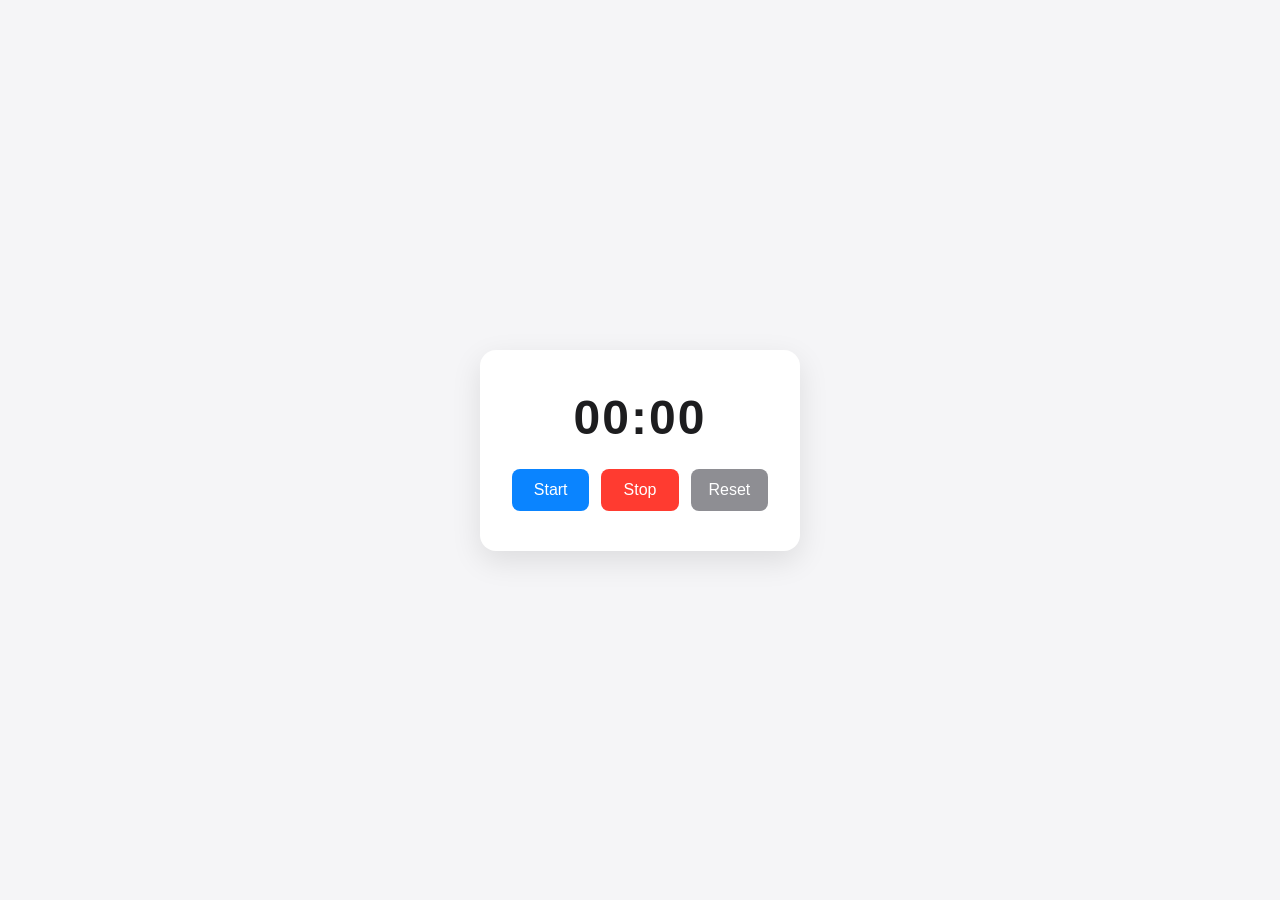
==== index.html @ af4d22c9 "Add simple timer app Vanilla HTML/CSS/JS stopwatch with start/stop/reset controls and a minimal UI. " ====
<!DOCTYPE html>
<html lang="ja">
<head>
<meta charset="UTF-8">
<meta name="viewport" content="width=device-width, initial-scale=1.0">
<title>Simple Timer</title>
<link rel="stylesheet" href="style.css">
</head>
<body>
  <main class="card">
    <div id="display">00:00</div>
    <div class="controls">
      <button id="startBtn">Start</button>
      <button id="stopBtn">Stop</button>
      <button id="resetBtn">Reset</button>
    </div>
  </main>
  <script src="script.js"></script>
</body>
</html>
---- style.css ----
:root {
  color-scheme: light dark;
  --bg: #f5f5f7;
  --card: #ffffff;
  --text: #1d1d1f;
  --accent: #0a84ff;
  --accent-stop: #ff3b30;
}

@media (prefers-color-scheme: dark) {
  :root {
    --bg: #1c1c1e;
    --card: #2c2c2e;
    --text: #f5f5f7;
  }
}

* {
  box-sizing: border-box;
}

body {
  margin: 0;
  min-height: 100vh;
  display: flex;
  align-items: center;
  justify-content: center;
  background: var(--bg);
  font-family: -apple-system, "Helvetica Neue", Arial, sans-serif;
}

.card {
  background: var(--card);
  border-radius: 16px;
  padding: 40px 32px;
  text-align: center;
  box-shadow: 0 10px 30px rgba(0, 0, 0, 0.1);
  width: 90%;
  max-width: 320px;
}

#display {
  font-size: 3rem;
  font-weight: 600;
  color: var(--text);
  letter-spacing: 2px;
  margin-bottom: 24px;
  font-variant-numeric: tabular-nums;
}

.controls {
  display: flex;
  gap: 12px;
  justify-content: center;
}

button {
  flex: 1;
  padding: 12px 0;
  font-size: 1rem;
  border: none;
  border-radius: 8px;
  cursor: pointer;
  color: #fff;
  background: var(--accent);
  transition: opacity 0.15s ease;
}

button:active {
  opacity: 0.7;
}

#stopBtn {
  background: var(--accent-stop);
}

#resetBtn {
  background: #8e8e93;
}
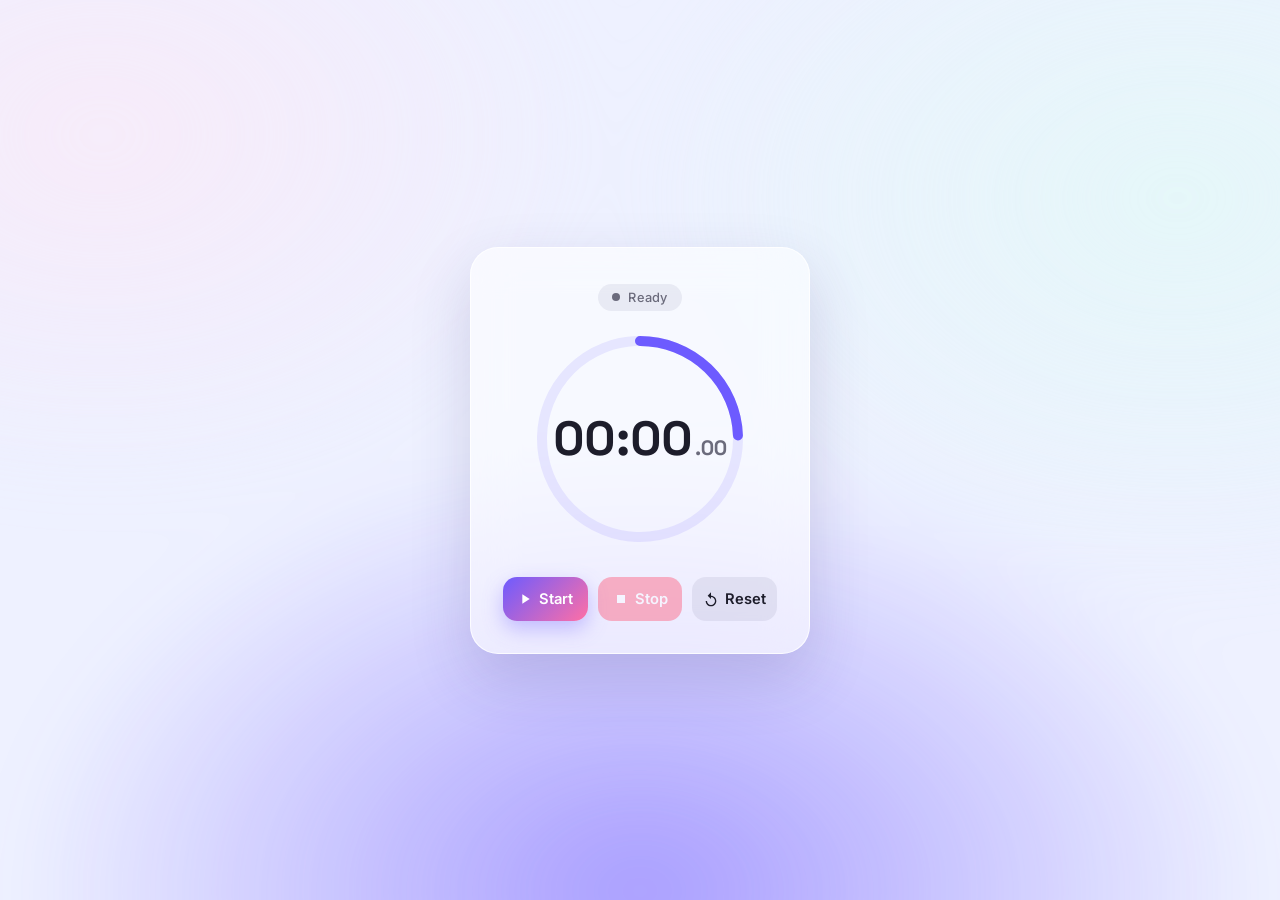
==== commit 0efecd88: "Richer visual design for timer Glassmorphic card, animated aurora background, spinning progress ring" ====
--- a/index.html
+++ b/index.html
@@ -4,17 +4,46 @@
 <meta charset="UTF-8">
 <meta name="viewport" content="width=device-width, initial-scale=1.0">
 <title>Simple Timer</title>
+<link rel="preconnect" href="https://fonts.googleapis.com">
+<link rel="preconnect" href="https://fonts.gstatic.com" crossorigin>
+<link href="https://fonts.googleapis.com/css2?family=Space+Grotesk:wght@500;700&family=Inter:wght@400;500;600&display=swap" rel="stylesheet">
 <link rel="stylesheet" href="style.css">
 </head>
 <body>
+  <div class="aurora" aria-hidden="true"></div>
+
   <main class="card">
-    <div id="display">00:00</div>
+    <div class="status">
+      <span class="status-dot"></span>
+      <span id="statusText">Ready</span>
+    </div>
+
+    <div class="ring-wrap">
+      <svg class="ring" viewBox="0 0 220 220">
+        <circle class="ring-track" cx="110" cy="110" r="98"></circle>
+        <circle class="ring-progress" cx="110" cy="110" r="98"></circle>
+      </svg>
+      <div id="display" class="display">
+        <span id="time">00:00</span><span id="centis">.00</span>
+      </div>
+    </div>
+
     <div class="controls">
-      <button id="startBtn">Start</button>
-      <button id="stopBtn">Stop</button>
-      <button id="resetBtn">Reset</button>
+      <button id="startBtn" class="btn btn-primary" aria-label="Start">
+        <svg viewBox="0 0 24 24"><path d="M8 5v14l11-7z"/></svg>
+        <span>Start</span>
+      </button>
+      <button id="stopBtn" class="btn btn-secondary" aria-label="Stop" disabled>
+        <svg viewBox="0 0 24 24"><path d="M6 6h12v12H6z"/></svg>
+        <span>Stop</span>
+      </button>
+      <button id="resetBtn" class="btn btn-ghost" aria-label="Reset">
+        <svg viewBox="0 0 24 24"><path d="M12 5V2L7 7l5 5V9c3.31 0 6 2.69 6 6s-2.69 6-6 6-6-2.69-6-6H4c0 4.42 3.58 8 8 8s8-3.58 8-8-3.58-8-8-8z"/></svg>
+        <span>Reset</span>
+      </button>
     </div>
   </main>
+
   <script src="script.js"></script>
 </body>
 </html>
--- a/style.css
+++ b/style.css
@@ -1,17 +1,30 @@
 :root {
   color-scheme: light dark;
-  --bg: #f5f5f7;
-  --card: #ffffff;
-  --text: #1d1d1f;
-  --accent: #0a84ff;
-  --accent-stop: #ff3b30;
+  --bg-1: #eef1ff;
+  --bg-2: #ffe8f3;
+  --bg-3: #e3fbf4;
+  --card: rgba(255, 255, 255, 0.6);
+  --card-border: rgba(255, 255, 255, 0.8);
+  --text: #1d1d2b;
+  --muted: #6b6b7c;
+  --accent: #6d5bff;
+  --accent-2: #ff6fa5;
+  --ring-track: rgba(109, 91, 255, 0.12);
+  --danger: #ff4d6d;
+  --shadow: rgba(60, 50, 120, 0.18);
 }
 
 @media (prefers-color-scheme: dark) {
   :root {
-    --bg: #1c1c1e;
-    --card: #2c2c2e;
-    --text: #f5f5f7;
+    --bg-1: #1a1430;
+    --bg-2: #241334;
+    --bg-3: #10202b;
+    --card: rgba(30, 26, 48, 0.55);
+    --card-border: rgba(255, 255, 255, 0.12);
+    --text: #f3f1ff;
+    --muted: #a7a3c0;
+    --ring-track: rgba(255, 255, 255, 0.08);
+    --shadow: rgba(0, 0, 0, 0.5);
   }
 }
 
@@ -25,55 +38,198 @@
   display: flex;
   align-items: center;
   justify-content: center;
-  background: var(--bg);
-  font-family: -apple-system, "Helvetica Neue", Arial, sans-serif;
+  overflow: hidden;
+  position: relative;
+  background: var(--bg-1);
+  font-family: "Inter", -apple-system, "Helvetica Neue", Arial, sans-serif;
+  color: var(--text);
+}
+
+.aurora {
+  position: fixed;
+  inset: -20%;
+  z-index: 0;
+  background:
+    radial-gradient(40% 40% at 20% 25%, var(--bg-2) 0%, transparent 70%),
+    radial-gradient(45% 45% at 80% 30%, var(--bg-3) 0%, transparent 70%),
+    radial-gradient(50% 50% at 50% 85%, var(--accent) 0%, transparent 70%);
+  filter: blur(40px) saturate(130%);
+  opacity: 0.55;
+  animation: drift 18s ease-in-out infinite alternate;
+}
+
+@keyframes drift {
+  0%   { transform: translate(0, 0) scale(1); }
+  100% { transform: translate(3%, -2%) scale(1.08); }
 }
 
 .card {
+  position: relative;
+  z-index: 1;
   background: var(--card);
-  border-radius: 16px;
-  padding: 40px 32px;
+  backdrop-filter: blur(22px) saturate(160%);
+  -webkit-backdrop-filter: blur(22px) saturate(160%);
+  border: 1px solid var(--card-border);
+  border-radius: 28px;
+  padding: 36px 32px 32px;
   text-align: center;
-  box-shadow: 0 10px 30px rgba(0, 0, 0, 0.1);
+  box-shadow: 0 24px 60px var(--shadow);
   width: 90%;
-  max-width: 320px;
-}
-
-#display {
+  max-width: 340px;
+}
+
+.status {
+  display: inline-flex;
+  align-items: center;
+  gap: 8px;
+  padding: 6px 14px;
+  border-radius: 999px;
+  background: rgba(127, 127, 160, 0.12);
+  font-size: 0.8rem;
+  font-weight: 500;
+  color: var(--muted);
+  margin-bottom: 18px;
+  letter-spacing: 0.02em;
+}
+
+.status-dot {
+  width: 8px;
+  height: 8px;
+  border-radius: 50%;
+  background: var(--muted);
+  transition: background 0.2s ease;
+}
+
+body.running .status-dot {
+  background: var(--accent);
+  box-shadow: 0 0 0 0 rgba(109, 91, 255, 0.5);
+  animation: pulse 1.4s ease-out infinite;
+}
+
+@keyframes pulse {
+  0%   { box-shadow: 0 0 0 0 rgba(109, 91, 255, 0.45); }
+  70%  { box-shadow: 0 0 0 8px rgba(109, 91, 255, 0); }
+  100% { box-shadow: 0 0 0 0 rgba(109, 91, 255, 0); }
+}
+
+.ring-wrap {
+  position: relative;
+  width: 220px;
+  height: 220px;
+  margin: 0 auto 28px;
+  display: flex;
+  align-items: center;
+  justify-content: center;
+}
+
+.ring {
+  position: absolute;
+  inset: 0;
+  transform: rotate(-90deg);
+}
+
+.ring-track,
+.ring-progress {
+  fill: none;
+  stroke-width: 10;
+}
+
+.ring-track {
+  stroke: var(--ring-track);
+}
+
+.ring-progress {
+  stroke: var(--accent);
+  stroke-linecap: round;
+  stroke-dasharray: 150 465.75;
+}
+
+body.running .ring {
+  animation: spin 2.4s linear infinite;
+}
+
+@keyframes spin {
+  from { transform: rotate(-90deg); }
+  to   { transform: rotate(270deg); }
+}
+
+.display {
+  font-family: "Space Grotesk", "Inter", sans-serif;
+  font-weight: 700;
+  color: var(--text);
+  font-variant-numeric: tabular-nums;
+  display: flex;
+  align-items: baseline;
+}
+
+#time {
   font-size: 3rem;
+  letter-spacing: 1px;
+}
+
+#centis {
+  font-size: 1.3rem;
+  color: var(--muted);
+  margin-left: 2px;
+}
+
+.controls {
+  display: flex;
+  gap: 10px;
+  justify-content: center;
+}
+
+.btn {
+  flex: 1;
+  display: inline-flex;
+  align-items: center;
+  justify-content: center;
+  gap: 6px;
+  padding: 13px 0;
+  font-size: 0.92rem;
   font-weight: 600;
-  color: var(--text);
-  letter-spacing: 2px;
-  margin-bottom: 24px;
-  font-variant-numeric: tabular-nums;
-}
-
-.controls {
-  display: flex;
-  gap: 12px;
-  justify-content: center;
-}
-
-button {
-  flex: 1;
-  padding: 12px 0;
-  font-size: 1rem;
+  font-family: inherit;
   border: none;
-  border-radius: 8px;
+  border-radius: 14px;
   cursor: pointer;
   color: #fff;
   background: var(--accent);
-  transition: opacity 0.15s ease;
-}
-
-button:active {
-  opacity: 0.7;
-}
-
-#stopBtn {
-  background: var(--accent-stop);
-}
-
-#resetBtn {
-  background: #8e8e93;
-}
+  box-shadow: 0 8px 20px rgba(109, 91, 255, 0.35);
+  transition: transform 0.15s ease, box-shadow 0.15s ease, opacity 0.15s ease;
+}
+
+.btn svg {
+  width: 16px;
+  height: 16px;
+  fill: currentColor;
+}
+
+.btn:hover {
+  transform: translateY(-2px);
+}
+
+.btn:active {
+  transform: translateY(0) scale(0.97);
+}
+
+.btn:disabled {
+  opacity: 0.4;
+  box-shadow: none;
+  cursor: default;
+  transform: none;
+}
+
+.btn-primary {
+  background: linear-gradient(135deg, var(--accent), var(--accent-2));
+}
+
+.btn-secondary {
+  background: var(--danger);
+  box-shadow: 0 8px 20px rgba(255, 77, 109, 0.35);
+}
+
+.btn-ghost {
+  background: rgba(127, 127, 160, 0.14);
+  color: var(--text);
+  box-shadow: none;
+}
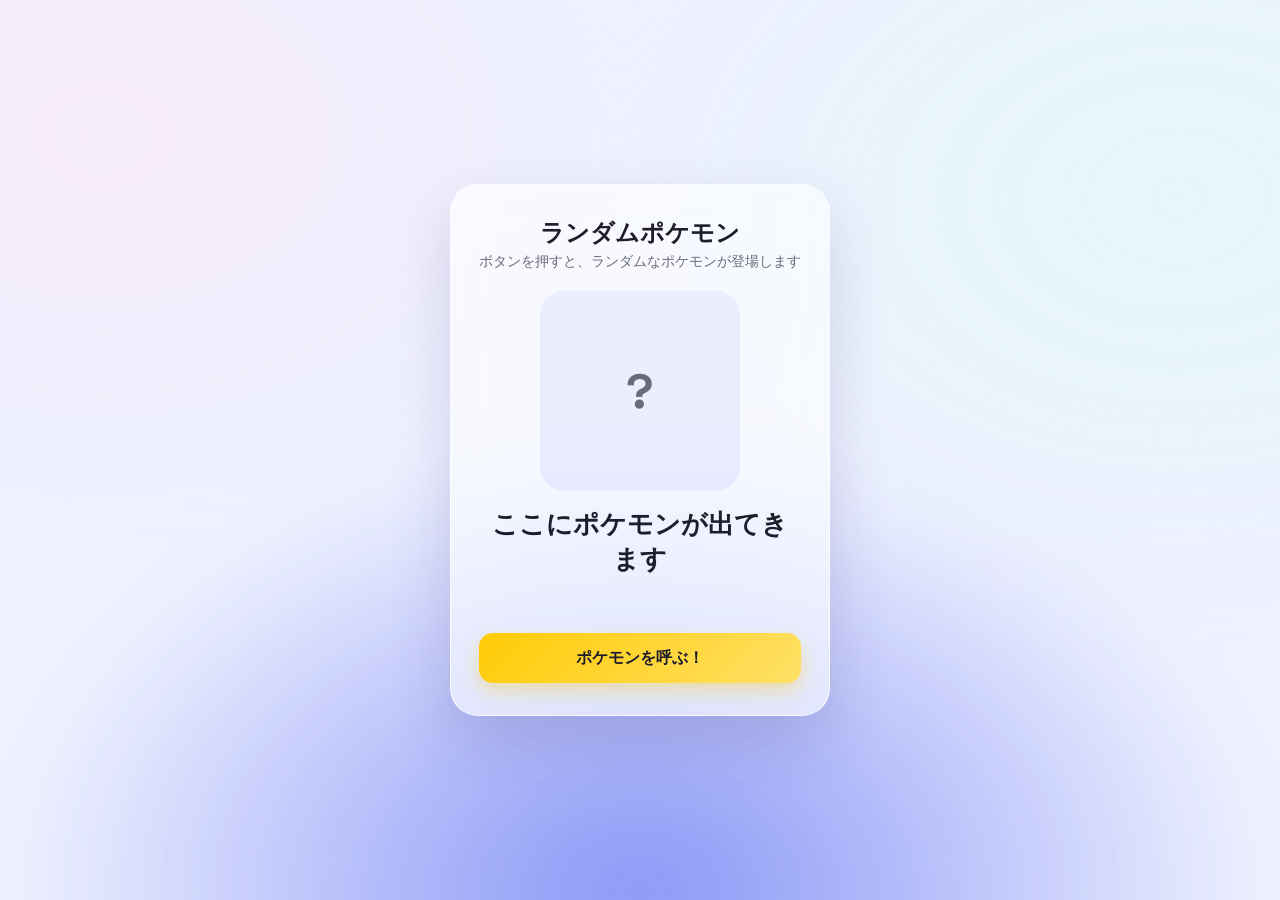
==== commit b0d8e14a: "Replace timer app with random Pokemon generator Clicking the button fetches a random Pokemon from Po" ====
--- a/index.html
+++ b/index.html
@@ -3,7 +3,7 @@
 <head>
 <meta charset="UTF-8">
 <meta name="viewport" content="width=device-width, initial-scale=1.0">
-<title>Simple Timer</title>
+<title>ランダムポケモン</title>
 <link rel="preconnect" href="https://fonts.googleapis.com">
 <link rel="preconnect" href="https://fonts.gstatic.com" crossorigin>
 <link href="https://fonts.googleapis.com/css2?family=Space+Grotesk:wght@500;700&family=Inter:wght@400;500;600&display=swap" rel="stylesheet">
@@ -13,35 +13,27 @@
   <div class="aurora" aria-hidden="true"></div>
 
   <main class="card">
-    <div class="status">
-      <span class="status-dot"></span>
-      <span id="statusText">Ready</span>
-    </div>
+    <h1 class="title">ランダムポケモン</h1>
+    <p class="subtitle">ボタンを押すと、ランダムなポケモンが登場します</p>
 
-    <div class="ring-wrap">
-      <svg class="ring" viewBox="0 0 220 220">
-        <circle class="ring-track" cx="110" cy="110" r="98"></circle>
-        <circle class="ring-progress" cx="110" cy="110" r="98"></circle>
-      </svg>
-      <div id="display" class="display">
-        <span id="time">00:00</span><span id="centis">.00</span>
+    <div class="stage">
+      <div id="sprite-wrap" class="sprite-wrap">
+        <img id="sprite" class="sprite" src="" alt="" hidden>
+        <div id="placeholder" class="placeholder">?</div>
       </div>
     </div>
 
-    <div class="controls">
-      <button id="startBtn" class="btn btn-primary" aria-label="Start">
-        <svg viewBox="0 0 24 24"><path d="M8 5v14l11-7z"/></svg>
-        <span>Start</span>
-      </button>
-      <button id="stopBtn" class="btn btn-secondary" aria-label="Stop" disabled>
-        <svg viewBox="0 0 24 24"><path d="M6 6h12v12H6z"/></svg>
-        <span>Stop</span>
-      </button>
-      <button id="resetBtn" class="btn btn-ghost" aria-label="Reset">
-        <svg viewBox="0 0 24 24"><path d="M12 5V2L7 7l5 5V9c3.31 0 6 2.69 6 6s-2.69 6-6 6-6-2.69-6-6H4c0 4.42 3.58 8 8 8s8-3.58 8-8-3.58-8-8-8z"/></svg>
-        <span>Reset</span>
-      </button>
+    <div class="info">
+      <span id="pokeNumber" class="poke-number"></span>
+      <h2 id="pokeName" class="poke-name">ここにポケモンが出てきます</h2>
+      <div id="typeBadges" class="type-badges"></div>
     </div>
+
+    <button id="summonBtn" class="btn btn-primary">
+      <span>ポケモンを呼ぶ！</span>
+    </button>
+
+    <p id="errorText" class="error-text" hidden></p>
   </main>
 
   <script src="script.js"></script>
--- a/style.css
+++ b/style.css
@@ -7,11 +7,12 @@
   --card-border: rgba(255, 255, 255, 0.8);
   --text: #1d1d2b;
   --muted: #6b6b7c;
-  --accent: #6d5bff;
-  --accent-2: #ff6fa5;
-  --ring-track: rgba(109, 91, 255, 0.12);
+  --accent: #ffcb05;
+  --accent-2: #3b4cca;
+  --sprite-bg: rgba(109, 91, 255, 0.08);
   --danger: #ff4d6d;
   --shadow: rgba(60, 50, 120, 0.18);
+  --badge-text: #ffffff;
 }
 
 @media (prefers-color-scheme: dark) {
@@ -23,7 +24,7 @@
     --card-border: rgba(255, 255, 255, 0.12);
     --text: #f3f1ff;
     --muted: #a7a3c0;
-    --ring-track: rgba(255, 255, 255, 0.08);
+    --sprite-bg: rgba(255, 255, 255, 0.06);
     --shadow: rgba(0, 0, 0, 0.5);
   }
 }
@@ -52,7 +53,7 @@
   background:
     radial-gradient(40% 40% at 20% 25%, var(--bg-2) 0%, transparent 70%),
     radial-gradient(45% 45% at 80% 30%, var(--bg-3) 0%, transparent 70%),
-    radial-gradient(50% 50% at 50% 85%, var(--accent) 0%, transparent 70%);
+    radial-gradient(50% 50% at 50% 85%, var(--accent-2) 0%, transparent 70%);
   filter: blur(40px) saturate(130%);
   opacity: 0.55;
   animation: drift 18s ease-in-out infinite alternate;
@@ -71,137 +72,138 @@
   -webkit-backdrop-filter: blur(22px) saturate(160%);
   border: 1px solid var(--card-border);
   border-radius: 28px;
-  padding: 36px 32px 32px;
+  padding: 32px 28px;
   text-align: center;
   box-shadow: 0 24px 60px var(--shadow);
   width: 90%;
-  max-width: 340px;
-}
-
-.status {
-  display: inline-flex;
+  max-width: 380px;
+}
+
+.title {
+  margin: 0 0 4px;
+  font-family: "Space Grotesk", "Inter", sans-serif;
+  font-size: 1.5rem;
+  font-weight: 700;
+}
+
+.subtitle {
+  margin: 0 0 20px;
+  font-size: 0.85rem;
+  color: var(--muted);
+}
+
+.stage {
+  display: flex;
   align-items: center;
+  justify-content: center;
+  margin-bottom: 16px;
+}
+
+.sprite-wrap {
+  width: 200px;
+  height: 200px;
+  border-radius: 24px;
+  background: var(--sprite-bg);
+  display: flex;
+  align-items: center;
+  justify-content: center;
+  overflow: hidden;
+}
+
+.sprite-wrap.pop .sprite {
+  animation: pop 0.35s ease;
+}
+
+@keyframes pop {
+  0%   { transform: scale(0.6); opacity: 0; }
+  60%  { transform: scale(1.08); opacity: 1; }
+  100% { transform: scale(1); }
+}
+
+.sprite {
+  width: 170px;
+  height: 170px;
+  object-fit: contain;
+  image-rendering: -webkit-optimize-contrast;
+}
+
+.placeholder {
+  font-family: "Space Grotesk", sans-serif;
+  font-size: 3rem;
+  font-weight: 700;
+  color: var(--muted);
+}
+
+.info {
+  margin-bottom: 20px;
+}
+
+.poke-number {
+  display: block;
+  font-family: "Space Grotesk", sans-serif;
+  font-size: 0.85rem;
+  color: var(--muted);
+  letter-spacing: 0.05em;
+  margin-bottom: 4px;
+}
+
+.poke-name {
+  margin: 0 0 10px;
+  font-family: "Space Grotesk", sans-serif;
+  font-size: 1.6rem;
+  font-weight: 700;
+  min-height: 1.2em;
+}
+
+.type-badges {
+  display: flex;
   gap: 8px;
-  padding: 6px 14px;
+  justify-content: center;
+  flex-wrap: wrap;
+  min-height: 26px;
+}
+
+.type-badge {
+  padding: 4px 14px;
   border-radius: 999px;
-  background: rgba(127, 127, 160, 0.12);
-  font-size: 0.8rem;
-  font-weight: 500;
-  color: var(--muted);
-  margin-bottom: 18px;
-  letter-spacing: 0.02em;
-}
-
-.status-dot {
-  width: 8px;
-  height: 8px;
-  border-radius: 50%;
-  background: var(--muted);
-  transition: background 0.2s ease;
-}
-
-body.running .status-dot {
-  background: var(--accent);
-  box-shadow: 0 0 0 0 rgba(109, 91, 255, 0.5);
-  animation: pulse 1.4s ease-out infinite;
-}
-
-@keyframes pulse {
-  0%   { box-shadow: 0 0 0 0 rgba(109, 91, 255, 0.45); }
-  70%  { box-shadow: 0 0 0 8px rgba(109, 91, 255, 0); }
-  100% { box-shadow: 0 0 0 0 rgba(109, 91, 255, 0); }
-}
-
-.ring-wrap {
-  position: relative;
-  width: 220px;
-  height: 220px;
-  margin: 0 auto 28px;
-  display: flex;
-  align-items: center;
-  justify-content: center;
-}
-
-.ring {
-  position: absolute;
-  inset: 0;
-  transform: rotate(-90deg);
-}
-
-.ring-track,
-.ring-progress {
-  fill: none;
-  stroke-width: 10;
-}
-
-.ring-track {
-  stroke: var(--ring-track);
-}
-
-.ring-progress {
-  stroke: var(--accent);
-  stroke-linecap: round;
-  stroke-dasharray: 150 465.75;
-}
-
-body.running .ring {
-  animation: spin 2.4s linear infinite;
-}
-
-@keyframes spin {
-  from { transform: rotate(-90deg); }
-  to   { transform: rotate(270deg); }
-}
-
-.display {
-  font-family: "Space Grotesk", "Inter", sans-serif;
-  font-weight: 700;
-  color: var(--text);
-  font-variant-numeric: tabular-nums;
-  display: flex;
-  align-items: baseline;
-}
-
-#time {
-  font-size: 3rem;
-  letter-spacing: 1px;
-}
-
-#centis {
-  font-size: 1.3rem;
-  color: var(--muted);
-  margin-left: 2px;
-}
-
-.controls {
-  display: flex;
-  gap: 10px;
-  justify-content: center;
-}
+  font-size: 0.78rem;
+  font-weight: 600;
+  color: var(--badge-text);
+  background: #8a8a99;
+}
+
+.type-normal   { background: #a8a878; }
+.type-fire     { background: #f08030; }
+.type-water    { background: #6890f0; }
+.type-electric { background: #f8d030; color: #1d1d2b; }
+.type-grass    { background: #78c850; }
+.type-ice      { background: #98d8d8; color: #1d1d2b; }
+.type-fighting { background: #c03028; }
+.type-poison   { background: #a040a0; }
+.type-ground   { background: #e0c068; color: #1d1d2b; }
+.type-flying   { background: #a890f0; }
+.type-psychic  { background: #f85888; }
+.type-bug      { background: #a8b820; }
+.type-rock     { background: #b8a038; }
+.type-ghost    { background: #705898; }
+.type-dragon   { background: #7038f8; }
+.type-dark     { background: #705848; }
+.type-steel    { background: #b8b8d0; color: #1d1d2b; }
+.type-fairy    { background: #ee99ac; color: #1d1d2b; }
 
 .btn {
-  flex: 1;
-  display: inline-flex;
-  align-items: center;
-  justify-content: center;
-  gap: 6px;
-  padding: 13px 0;
-  font-size: 0.92rem;
-  font-weight: 600;
+  width: 100%;
+  padding: 14px 0;
+  font-size: 1rem;
+  font-weight: 700;
   font-family: inherit;
   border: none;
   border-radius: 14px;
   cursor: pointer;
-  color: #fff;
-  background: var(--accent);
-  box-shadow: 0 8px 20px rgba(109, 91, 255, 0.35);
+  color: #1d1d2b;
+  background: linear-gradient(135deg, var(--accent), #ffe066);
+  box-shadow: 0 8px 20px rgba(255, 203, 5, 0.35);
   transition: transform 0.15s ease, box-shadow 0.15s ease, opacity 0.15s ease;
-}
-
-.btn svg {
-  width: 16px;
-  height: 16px;
-  fill: currentColor;
 }
 
 .btn:hover {
@@ -212,24 +214,15 @@
   transform: translateY(0) scale(0.97);
 }
 
-.btn:disabled {
-  opacity: 0.4;
-  box-shadow: none;
+.btn:disabled,
+.btn.is-loading {
+  opacity: 0.6;
   cursor: default;
   transform: none;
 }
 
-.btn-primary {
-  background: linear-gradient(135deg, var(--accent), var(--accent-2));
-}
-
-.btn-secondary {
-  background: var(--danger);
-  box-shadow: 0 8px 20px rgba(255, 77, 109, 0.35);
-}
-
-.btn-ghost {
-  background: rgba(127, 127, 160, 0.14);
-  color: var(--text);
-  box-shadow: none;
-}
+.error-text {
+  margin: 14px 0 0;
+  font-size: 0.82rem;
+  color: var(--danger);
+}
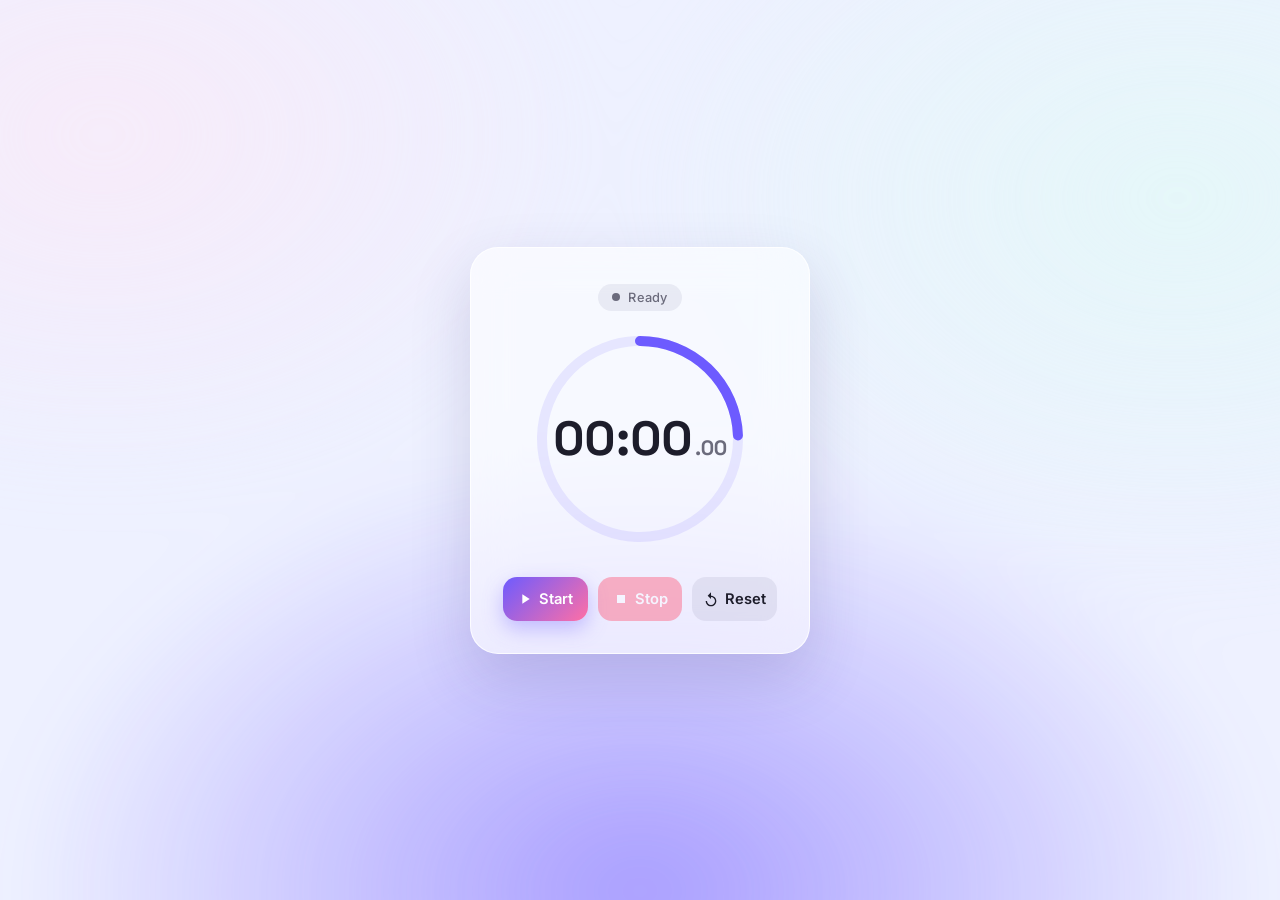
==== commit f44c381a: "Revert "Replace timer app with random Pokemon generator" This reverts commit b0d8e14a367c9a8195a933f" ====
--- a/index.html
+++ b/index.html
@@ -3,7 +3,7 @@
 <head>
 <meta charset="UTF-8">
 <meta name="viewport" content="width=device-width, initial-scale=1.0">
-<title>ランダムポケモン</title>
+<title>Simple Timer</title>
 <link rel="preconnect" href="https://fonts.googleapis.com">
 <link rel="preconnect" href="https://fonts.gstatic.com" crossorigin>
 <link href="https://fonts.googleapis.com/css2?family=Space+Grotesk:wght@500;700&family=Inter:wght@400;500;600&display=swap" rel="stylesheet">
@@ -13,27 +13,35 @@
   <div class="aurora" aria-hidden="true"></div>
 
   <main class="card">
-    <h1 class="title">ランダムポケモン</h1>
-    <p class="subtitle">ボタンを押すと、ランダムなポケモンが登場します</p>
+    <div class="status">
+      <span class="status-dot"></span>
+      <span id="statusText">Ready</span>
+    </div>
 
-    <div class="stage">
-      <div id="sprite-wrap" class="sprite-wrap">
-        <img id="sprite" class="sprite" src="" alt="" hidden>
-        <div id="placeholder" class="placeholder">?</div>
+    <div class="ring-wrap">
+      <svg class="ring" viewBox="0 0 220 220">
+        <circle class="ring-track" cx="110" cy="110" r="98"></circle>
+        <circle class="ring-progress" cx="110" cy="110" r="98"></circle>
+      </svg>
+      <div id="display" class="display">
+        <span id="time">00:00</span><span id="centis">.00</span>
       </div>
     </div>
 
-    <div class="info">
-      <span id="pokeNumber" class="poke-number"></span>
-      <h2 id="pokeName" class="poke-name">ここにポケモンが出てきます</h2>
-      <div id="typeBadges" class="type-badges"></div>
+    <div class="controls">
+      <button id="startBtn" class="btn btn-primary" aria-label="Start">
+        <svg viewBox="0 0 24 24"><path d="M8 5v14l11-7z"/></svg>
+        <span>Start</span>
+      </button>
+      <button id="stopBtn" class="btn btn-secondary" aria-label="Stop" disabled>
+        <svg viewBox="0 0 24 24"><path d="M6 6h12v12H6z"/></svg>
+        <span>Stop</span>
+      </button>
+      <button id="resetBtn" class="btn btn-ghost" aria-label="Reset">
+        <svg viewBox="0 0 24 24"><path d="M12 5V2L7 7l5 5V9c3.31 0 6 2.69 6 6s-2.69 6-6 6-6-2.69-6-6H4c0 4.42 3.58 8 8 8s8-3.58 8-8-3.58-8-8-8z"/></svg>
+        <span>Reset</span>
+      </button>
     </div>
-
-    <button id="summonBtn" class="btn btn-primary">
-      <span>ポケモンを呼ぶ！</span>
-    </button>
-
-    <p id="errorText" class="error-text" hidden></p>
   </main>
 
   <script src="script.js"></script>
--- a/style.css
+++ b/style.css
@@ -7,12 +7,11 @@
   --card-border: rgba(255, 255, 255, 0.8);
   --text: #1d1d2b;
   --muted: #6b6b7c;
-  --accent: #ffcb05;
-  --accent-2: #3b4cca;
-  --sprite-bg: rgba(109, 91, 255, 0.08);
+  --accent: #6d5bff;
+  --accent-2: #ff6fa5;
+  --ring-track: rgba(109, 91, 255, 0.12);
   --danger: #ff4d6d;
   --shadow: rgba(60, 50, 120, 0.18);
-  --badge-text: #ffffff;
 }
 
 @media (prefers-color-scheme: dark) {
@@ -24,7 +23,7 @@
     --card-border: rgba(255, 255, 255, 0.12);
     --text: #f3f1ff;
     --muted: #a7a3c0;
-    --sprite-bg: rgba(255, 255, 255, 0.06);
+    --ring-track: rgba(255, 255, 255, 0.08);
     --shadow: rgba(0, 0, 0, 0.5);
   }
 }
@@ -53,7 +52,7 @@
   background:
     radial-gradient(40% 40% at 20% 25%, var(--bg-2) 0%, transparent 70%),
     radial-gradient(45% 45% at 80% 30%, var(--bg-3) 0%, transparent 70%),
-    radial-gradient(50% 50% at 50% 85%, var(--accent-2) 0%, transparent 70%);
+    radial-gradient(50% 50% at 50% 85%, var(--accent) 0%, transparent 70%);
   filter: blur(40px) saturate(130%);
   opacity: 0.55;
   animation: drift 18s ease-in-out infinite alternate;
@@ -72,138 +71,137 @@
   -webkit-backdrop-filter: blur(22px) saturate(160%);
   border: 1px solid var(--card-border);
   border-radius: 28px;
-  padding: 32px 28px;
+  padding: 36px 32px 32px;
   text-align: center;
   box-shadow: 0 24px 60px var(--shadow);
   width: 90%;
-  max-width: 380px;
-}
-
-.title {
-  margin: 0 0 4px;
+  max-width: 340px;
+}
+
+.status {
+  display: inline-flex;
+  align-items: center;
+  gap: 8px;
+  padding: 6px 14px;
+  border-radius: 999px;
+  background: rgba(127, 127, 160, 0.12);
+  font-size: 0.8rem;
+  font-weight: 500;
+  color: var(--muted);
+  margin-bottom: 18px;
+  letter-spacing: 0.02em;
+}
+
+.status-dot {
+  width: 8px;
+  height: 8px;
+  border-radius: 50%;
+  background: var(--muted);
+  transition: background 0.2s ease;
+}
+
+body.running .status-dot {
+  background: var(--accent);
+  box-shadow: 0 0 0 0 rgba(109, 91, 255, 0.5);
+  animation: pulse 1.4s ease-out infinite;
+}
+
+@keyframes pulse {
+  0%   { box-shadow: 0 0 0 0 rgba(109, 91, 255, 0.45); }
+  70%  { box-shadow: 0 0 0 8px rgba(109, 91, 255, 0); }
+  100% { box-shadow: 0 0 0 0 rgba(109, 91, 255, 0); }
+}
+
+.ring-wrap {
+  position: relative;
+  width: 220px;
+  height: 220px;
+  margin: 0 auto 28px;
+  display: flex;
+  align-items: center;
+  justify-content: center;
+}
+
+.ring {
+  position: absolute;
+  inset: 0;
+  transform: rotate(-90deg);
+}
+
+.ring-track,
+.ring-progress {
+  fill: none;
+  stroke-width: 10;
+}
+
+.ring-track {
+  stroke: var(--ring-track);
+}
+
+.ring-progress {
+  stroke: var(--accent);
+  stroke-linecap: round;
+  stroke-dasharray: 150 465.75;
+}
+
+body.running .ring {
+  animation: spin 2.4s linear infinite;
+}
+
+@keyframes spin {
+  from { transform: rotate(-90deg); }
+  to   { transform: rotate(270deg); }
+}
+
+.display {
   font-family: "Space Grotesk", "Inter", sans-serif;
-  font-size: 1.5rem;
   font-weight: 700;
-}
-
-.subtitle {
-  margin: 0 0 20px;
-  font-size: 0.85rem;
+  color: var(--text);
+  font-variant-numeric: tabular-nums;
+  display: flex;
+  align-items: baseline;
+}
+
+#time {
+  font-size: 3rem;
+  letter-spacing: 1px;
+}
+
+#centis {
+  font-size: 1.3rem;
   color: var(--muted);
-}
-
-.stage {
-  display: flex;
-  align-items: center;
-  justify-content: center;
-  margin-bottom: 16px;
-}
-
-.sprite-wrap {
-  width: 200px;
-  height: 200px;
-  border-radius: 24px;
-  background: var(--sprite-bg);
-  display: flex;
-  align-items: center;
-  justify-content: center;
-  overflow: hidden;
-}
-
-.sprite-wrap.pop .sprite {
-  animation: pop 0.35s ease;
-}
-
-@keyframes pop {
-  0%   { transform: scale(0.6); opacity: 0; }
-  60%  { transform: scale(1.08); opacity: 1; }
-  100% { transform: scale(1); }
-}
-
-.sprite {
-  width: 170px;
-  height: 170px;
-  object-fit: contain;
-  image-rendering: -webkit-optimize-contrast;
-}
-
-.placeholder {
-  font-family: "Space Grotesk", sans-serif;
-  font-size: 3rem;
-  font-weight: 700;
-  color: var(--muted);
-}
-
-.info {
-  margin-bottom: 20px;
-}
-
-.poke-number {
-  display: block;
-  font-family: "Space Grotesk", sans-serif;
-  font-size: 0.85rem;
-  color: var(--muted);
-  letter-spacing: 0.05em;
-  margin-bottom: 4px;
-}
-
-.poke-name {
-  margin: 0 0 10px;
-  font-family: "Space Grotesk", sans-serif;
-  font-size: 1.6rem;
-  font-weight: 700;
-  min-height: 1.2em;
-}
-
-.type-badges {
-  display: flex;
-  gap: 8px;
-  justify-content: center;
-  flex-wrap: wrap;
-  min-height: 26px;
-}
-
-.type-badge {
-  padding: 4px 14px;
-  border-radius: 999px;
-  font-size: 0.78rem;
+  margin-left: 2px;
+}
+
+.controls {
+  display: flex;
+  gap: 10px;
+  justify-content: center;
+}
+
+.btn {
+  flex: 1;
+  display: inline-flex;
+  align-items: center;
+  justify-content: center;
+  gap: 6px;
+  padding: 13px 0;
+  font-size: 0.92rem;
   font-weight: 600;
-  color: var(--badge-text);
-  background: #8a8a99;
-}
-
-.type-normal   { background: #a8a878; }
-.type-fire     { background: #f08030; }
-.type-water    { background: #6890f0; }
-.type-electric { background: #f8d030; color: #1d1d2b; }
-.type-grass    { background: #78c850; }
-.type-ice      { background: #98d8d8; color: #1d1d2b; }
-.type-fighting { background: #c03028; }
-.type-poison   { background: #a040a0; }
-.type-ground   { background: #e0c068; color: #1d1d2b; }
-.type-flying   { background: #a890f0; }
-.type-psychic  { background: #f85888; }
-.type-bug      { background: #a8b820; }
-.type-rock     { background: #b8a038; }
-.type-ghost    { background: #705898; }
-.type-dragon   { background: #7038f8; }
-.type-dark     { background: #705848; }
-.type-steel    { background: #b8b8d0; color: #1d1d2b; }
-.type-fairy    { background: #ee99ac; color: #1d1d2b; }
-
-.btn {
-  width: 100%;
-  padding: 14px 0;
-  font-size: 1rem;
-  font-weight: 700;
   font-family: inherit;
   border: none;
   border-radius: 14px;
   cursor: pointer;
-  color: #1d1d2b;
-  background: linear-gradient(135deg, var(--accent), #ffe066);
-  box-shadow: 0 8px 20px rgba(255, 203, 5, 0.35);
+  color: #fff;
+  background: var(--accent);
+  box-shadow: 0 8px 20px rgba(109, 91, 255, 0.35);
   transition: transform 0.15s ease, box-shadow 0.15s ease, opacity 0.15s ease;
+}
+
+.btn svg {
+  width: 16px;
+  height: 16px;
+  fill: currentColor;
 }
 
 .btn:hover {
@@ -214,15 +212,24 @@
   transform: translateY(0) scale(0.97);
 }
 
-.btn:disabled,
-.btn.is-loading {
-  opacity: 0.6;
+.btn:disabled {
+  opacity: 0.4;
+  box-shadow: none;
   cursor: default;
   transform: none;
 }
 
-.error-text {
-  margin: 14px 0 0;
-  font-size: 0.82rem;
-  color: var(--danger);
-}
+.btn-primary {
+  background: linear-gradient(135deg, var(--accent), var(--accent-2));
+}
+
+.btn-secondary {
+  background: var(--danger);
+  box-shadow: 0 8px 20px rgba(255, 77, 109, 0.35);
+}
+
+.btn-ghost {
+  background: rgba(127, 127, 160, 0.14);
+  color: var(--text);
+  box-shadow: none;
+}
